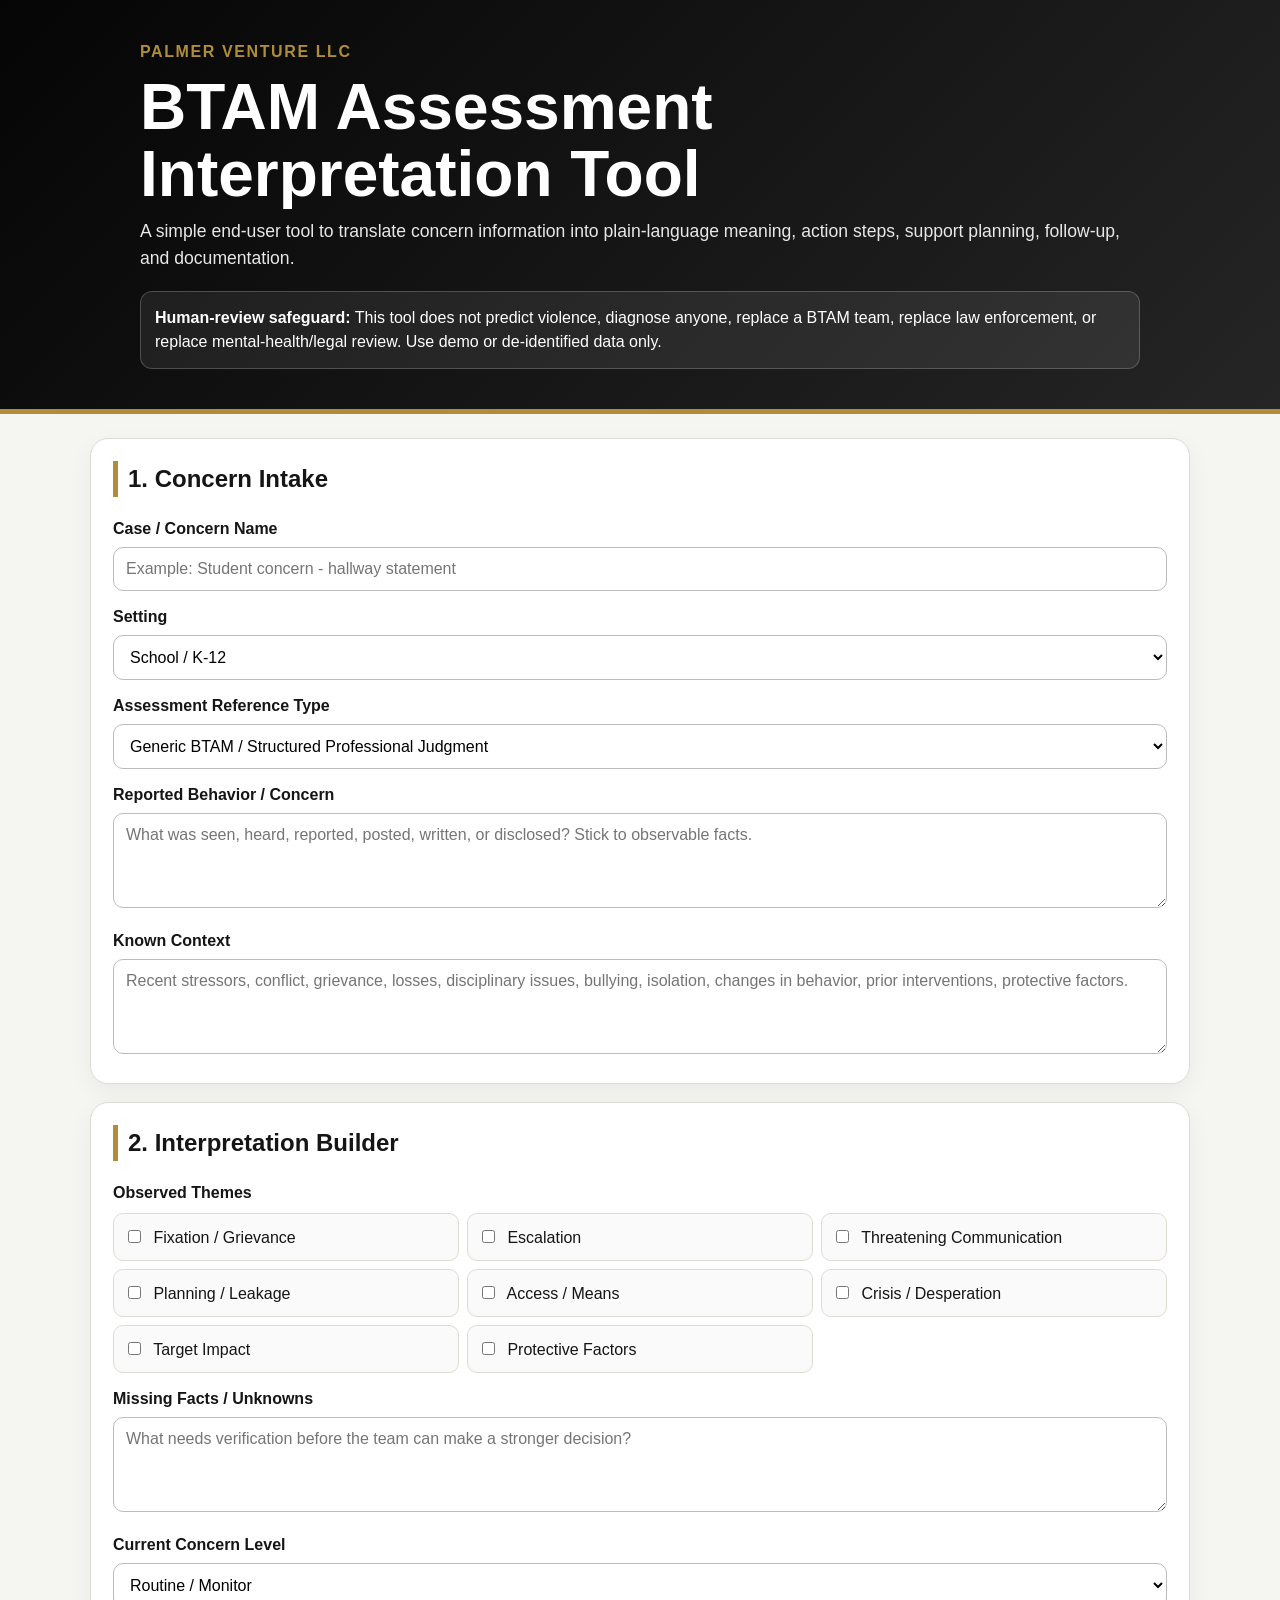
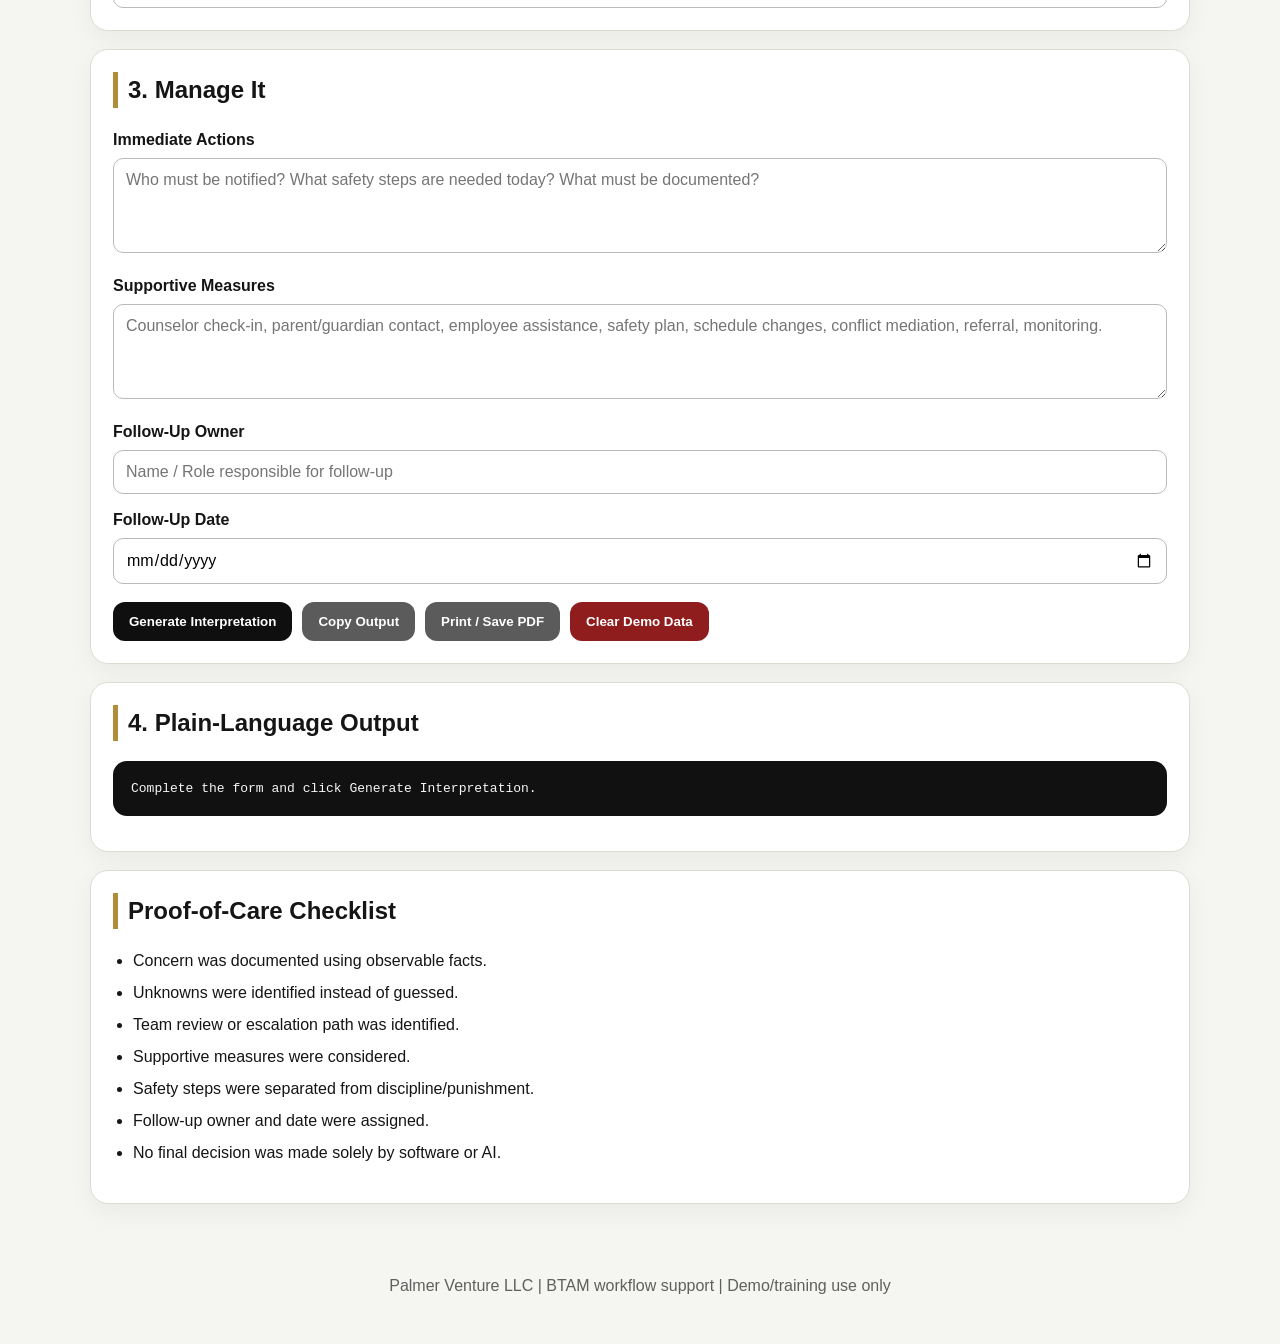
==== index.html @ 51dda4f5 "Add files via upload" ====
<!DOCTYPE html>
<html lang="en">
<head>
  <meta charset="UTF-8" />
  <meta name="viewport" content="width=device-width, initial-scale=1.0" />
  <title>BTAM Assessment Interpretation Tool | Palmer Venture LLC</title>
  <link rel="stylesheet" href="styles.css" />
</head>
<body>
  <header class="hero">
    <div class="badge">Palmer Venture LLC</div>
    <h1>BTAM Assessment Interpretation Tool</h1>
    <p class="subtitle">A simple end-user tool to translate concern information into plain-language meaning, action steps, support planning, follow-up, and documentation.</p>
    <div class="warning">
      <strong>Human-review safeguard:</strong> This tool does not predict violence, diagnose anyone, replace a BTAM team, replace law enforcement, or replace mental-health/legal review. Use demo or de-identified data only.
    </div>
  </header>

  <main class="container">
    <section class="card">
      <h2>1. Concern Intake</h2>
      <label for="caseName">Case / Concern Name</label>
      <input id="caseName" placeholder="Example: Student concern - hallway statement" />

      <label for="setting">Setting</label>
      <select id="setting">
        <option>School / K-12</option>
        <option>Higher Education</option>
        <option>Workplace</option>
        <option>Church / Nonprofit</option>
        <option>Community Safety</option>
      </select>

      <label for="toolType">Assessment Reference Type</label>
      <select id="toolType">
        <option>Generic BTAM / Structured Professional Judgment</option>
        <option>WAVR-21 style workplace/campus lens</option>
        <option>NaBITA / BIT style concern lens</option>
        <option>SIVRA-style student violence risk lens</option>
        <option>Domestic / relationship violence concern lens</option>
        <option>Stalking / harassment concern lens</option>
        <option>Self-harm / crisis support concern lens</option>
      </select>

      <label for="reportedBehavior">Reported Behavior / Concern</label>
      <textarea id="reportedBehavior" placeholder="What was seen, heard, reported, posted, written, or disclosed? Stick to observable facts."></textarea>

      <label for="context">Known Context</label>
      <textarea id="context" placeholder="Recent stressors, conflict, grievance, losses, disciplinary issues, bullying, isolation, changes in behavior, prior interventions, protective factors."></textarea>
    </section>

    <section class="card">
      <h2>2. Interpretation Builder</h2>
      <label>Observed Themes</label>
      <div class="checks" id="themes">
        <label><input type="checkbox" value="Fixation or repeated focus on a grievance/person/place" /> Fixation / Grievance</label>
        <label><input type="checkbox" value="Escalation in intensity, frequency, specificity, or disruption" /> Escalation</label>
        <label><input type="checkbox" value="Threatening communication or violent language" /> Threatening Communication</label>
        <label><input type="checkbox" value="Planning, preparation, research, rehearsal, or leakage" /> Planning / Leakage</label>
        <label><input type="checkbox" value="Access to means, weapons, location, target, or sensitive area" /> Access / Means</label>
        <label><input type="checkbox" value="Hopelessness, desperation, suicidal language, or crisis indicators" /> Crisis / Desperation</label>
        <label><input type="checkbox" value="Target vulnerability or fear from target/community" /> Target Impact</label>
        <label><input type="checkbox" value="Protective supports, willingness to accept help, family/school/community connection" /> Protective Factors</label>
      </div>

      <label for="missingFacts">Missing Facts / Unknowns</label>
      <textarea id="missingFacts" placeholder="What needs verification before the team can make a stronger decision?"></textarea>

      <label for="concernLevel">Current Concern Level</label>
      <select id="concernLevel">
        <option value="routine">Routine / Monitor</option>
        <option value="low">Low Concern</option>
        <option value="moderate">Moderate Concern</option>
        <option value="high">High Concern</option>
        <option value="critical">Critical / Immediate Safety Action</option>
      </select>
    </section>

    <section class="card">
      <h2>3. Manage It</h2>
      <label for="immediateActions">Immediate Actions</label>
      <textarea id="immediateActions" placeholder="Who must be notified? What safety steps are needed today? What must be documented?"></textarea>

      <label for="supportiveMeasures">Supportive Measures</label>
      <textarea id="supportiveMeasures" placeholder="Counselor check-in, parent/guardian contact, employee assistance, safety plan, schedule changes, conflict mediation, referral, monitoring."></textarea>

      <label for="owner">Follow-Up Owner</label>
      <input id="owner" placeholder="Name / Role responsible for follow-up" />

      <label for="dueDate">Follow-Up Date</label>
      <input id="dueDate" type="date" />

      <div class="button-row">
        <button onclick="generateInterpretation()">Generate Interpretation</button>
        <button class="secondary" onclick="copyOutput()">Copy Output</button>
        <button class="secondary" onclick="window.print()">Print / Save PDF</button>
        <button class="danger" onclick="clearForm()">Clear Demo Data</button>
      </div>
    </section>

    <section class="card output-card">
      <h2>4. Plain-Language Output</h2>
      <pre id="output">Complete the form and click Generate Interpretation.</pre>
    </section>

    <section class="card">
      <h2>Proof-of-Care Checklist</h2>
      <ul class="checklist">
        <li>Concern was documented using observable facts.</li>
        <li>Unknowns were identified instead of guessed.</li>
        <li>Team review or escalation path was identified.</li>
        <li>Supportive measures were considered.</li>
        <li>Safety steps were separated from discipline/punishment.</li>
        <li>Follow-up owner and date were assigned.</li>
        <li>No final decision was made solely by software or AI.</li>
      </ul>
    </section>
  </main>

  <footer>
    <p>Palmer Venture LLC | BTAM workflow support | Demo/training use only</p>
  </footer>

  <script src="app.js"></script>
</body>
</html>
---- styles.css ----
:root {
  --bg: #f5f5f2;
  --card: #ffffff;
  --text: #151515;
  --muted: #5f5f5f;
  --gold: #b08d3a;
  --dark: #0f0f0f;
  --line: #dedbd2;
  --danger: #8f1d1d;
}
* { box-sizing: border-box; }
body {
  margin: 0;
  font-family: Arial, Helvetica, sans-serif;
  color: var(--text);
  background: var(--bg);
  line-height: 1.5;
}
.hero {
  background: linear-gradient(135deg, #050505, #252525);
  color: white;
  padding: 40px 20px;
  border-bottom: 5px solid var(--gold);
}
.hero h1 { margin: 10px auto; max-width: 1000px; font-size: clamp(2rem, 5vw, 4rem); line-height: 1.05; }
.subtitle { max-width: 1000px; margin: 0 auto 20px; color: #e8e8e8; font-size: 1.1rem; }
.badge { max-width: 1000px; margin: 0 auto; color: var(--gold); text-transform: uppercase; letter-spacing: 0.1em; font-weight: 700; }
.warning { max-width: 1000px; margin: 20px auto 0; background: rgba(255,255,255,0.08); border: 1px solid rgba(255,255,255,0.2); padding: 14px; border-radius: 12px; }
.container { width: min(1100px, 94vw); margin: 24px auto; display: grid; gap: 18px; }
.card { background: var(--card); border: 1px solid var(--line); border-radius: 18px; padding: 22px; box-shadow: 0 8px 24px rgba(0,0,0,0.05); }
h2 { margin-top: 0; border-left: 5px solid var(--gold); padding-left: 10px; }
label { display: block; margin-top: 14px; font-weight: 700; }
input, select, textarea { width: 100%; margin-top: 6px; padding: 12px; border: 1px solid #bbb; border-radius: 10px; font-size: 1rem; font-family: inherit; background: #fff; }
textarea { min-height: 95px; resize: vertical; }
.checks { display: grid; grid-template-columns: repeat(auto-fit, minmax(260px, 1fr)); gap: 8px; margin-top: 8px; }
.checks label { margin-top: 0; font-weight: 500; border: 1px solid var(--line); padding: 10px; border-radius: 10px; background: #fafafa; }
.checks input { width: auto; margin-right: 8px; }
.button-row { display: flex; gap: 10px; flex-wrap: wrap; margin-top: 18px; }
button { background: var(--dark); color: white; border: none; border-radius: 12px; padding: 12px 16px; font-weight: 700; cursor: pointer; }
button:hover { opacity: 0.9; }
.secondary { background: #5b5b5b; }
.danger { background: var(--danger); }
.output-card pre { white-space: pre-wrap; background: #111; color: #f7f7f7; padding: 18px; border-radius: 14px; overflow-x: auto; }
.checklist { padding-left: 20px; }
.checklist li { margin: 8px 0; }
footer { text-align: center; color: var(--muted); padding: 30px 10px; }
@media print {
  .button-row, footer { display: none; }
  .hero { color: black; background: white; border-bottom: 2px solid #000; }
  .warning { color: black; border: 1px solid #000; }
  .output-card pre { color: black; background: white; border: 1px solid #000; }
}
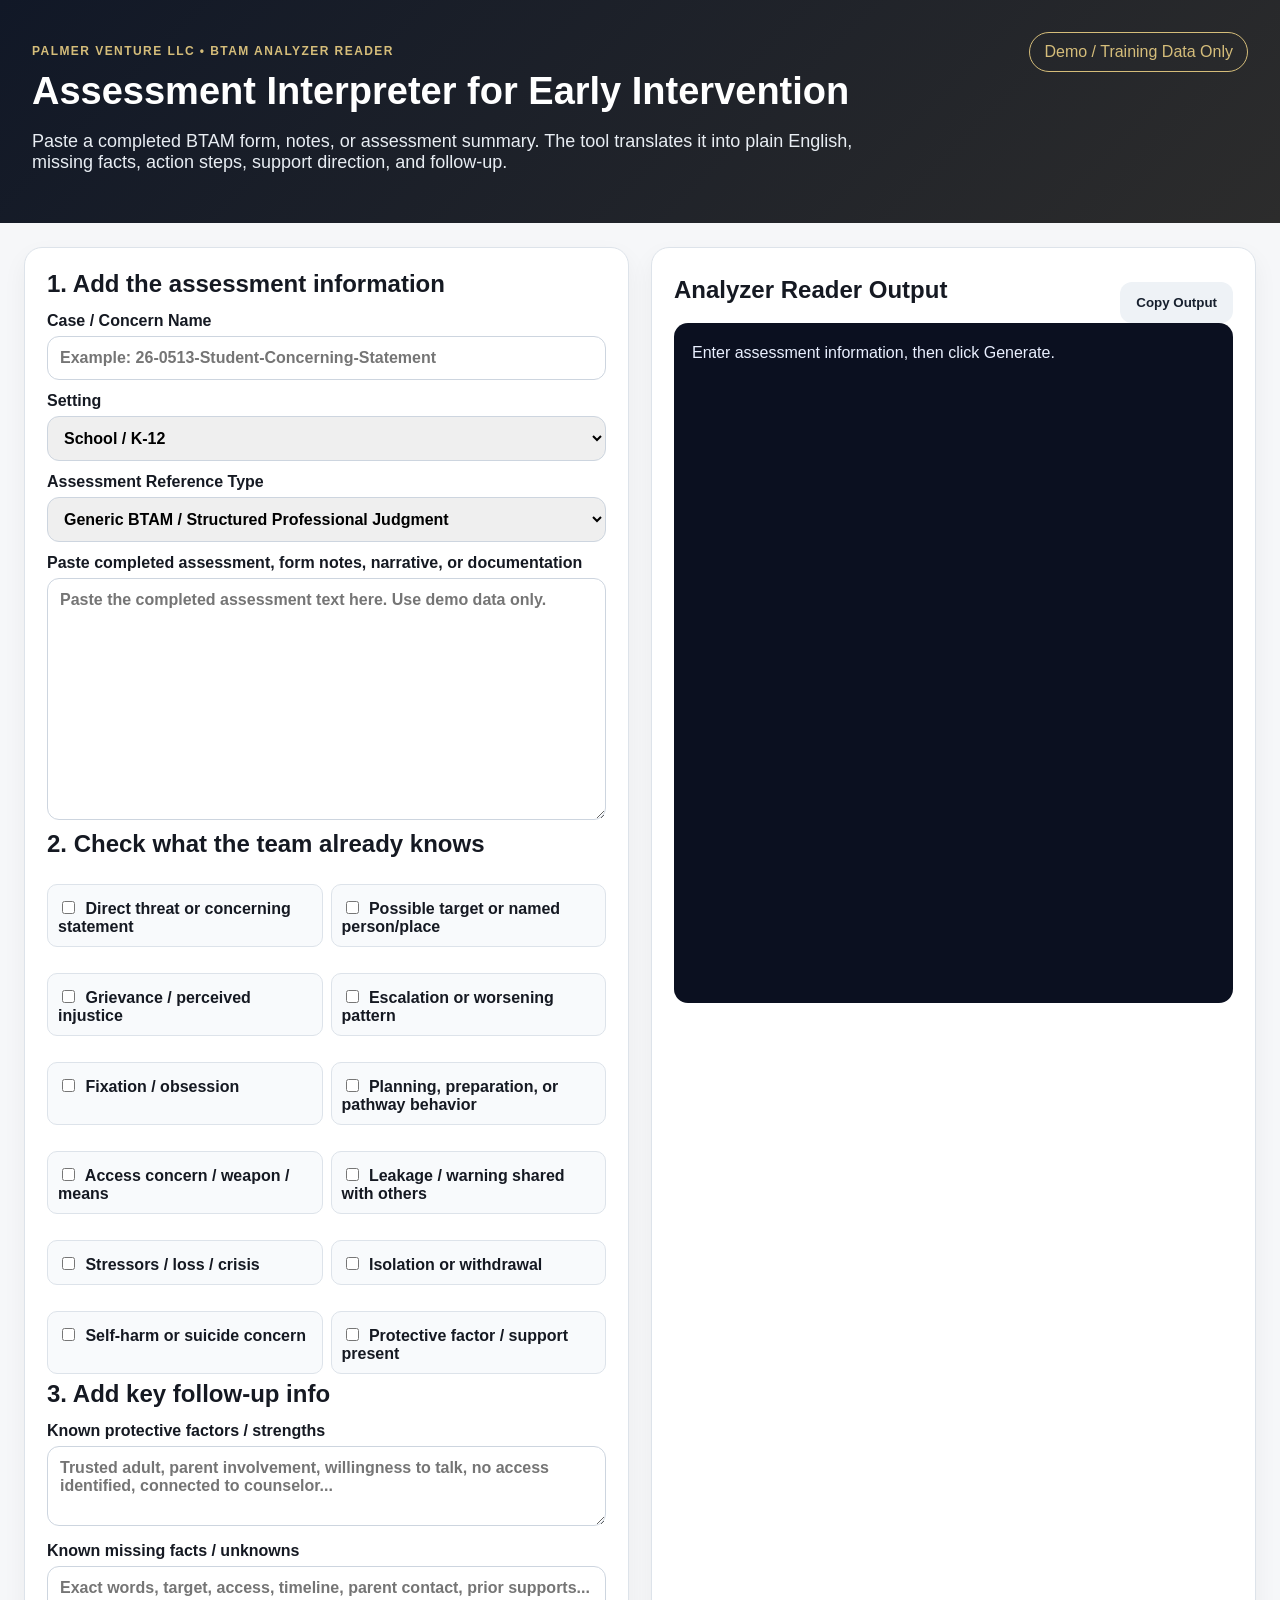
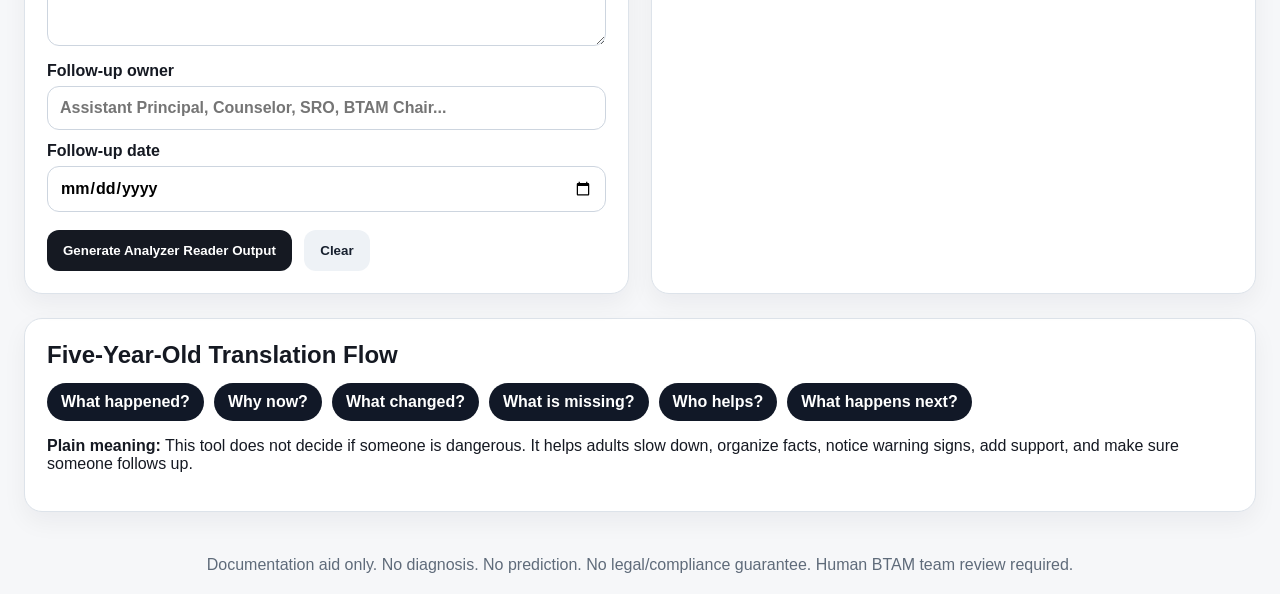
==== commit c7e5b40f: "Add files via upload" ====
--- a/index.html
+++ b/index.html
@@ -1,124 +1,81 @@
-<!DOCTYPE html>
+<!doctype html>
 <html lang="en">
 <head>
-  <meta charset="UTF-8" />
-  <meta name="viewport" content="width=device-width, initial-scale=1.0" />
-  <title>BTAM Assessment Interpretation Tool | Palmer Venture LLC</title>
+  <meta charset="utf-8" />
+  <meta name="viewport" content="width=device-width, initial-scale=1" />
+  <title>BTAM Analyzer Reader | Palmer Venture LLC</title>
   <link rel="stylesheet" href="styles.css" />
 </head>
 <body>
   <header class="hero">
-    <div class="badge">Palmer Venture LLC</div>
-    <h1>BTAM Assessment Interpretation Tool</h1>
-    <p class="subtitle">A simple end-user tool to translate concern information into plain-language meaning, action steps, support planning, follow-up, and documentation.</p>
-    <div class="warning">
-      <strong>Human-review safeguard:</strong> This tool does not predict violence, diagnose anyone, replace a BTAM team, replace law enforcement, or replace mental-health/legal review. Use demo or de-identified data only.
+    <div>
+      <p class="eyebrow">Palmer Venture LLC • BTAM Analyzer Reader</p>
+      <h1>Assessment Interpreter for Early Intervention</h1>
+      <p class="sub">Paste a completed BTAM form, notes, or assessment summary. The tool translates it into plain English, missing facts, action steps, support direction, and follow-up.</p>
     </div>
+    <div class="badge">Demo / Training Data Only</div>
   </header>
 
-  <main class="container">
-    <section class="card">
-      <h2>1. Concern Intake</h2>
-      <label for="caseName">Case / Concern Name</label>
-      <input id="caseName" placeholder="Example: Student concern - hallway statement" />
+  <main class="layout">
+    <section class="panel input-panel">
+      <h2>1. Add the assessment information</h2>
+      <label>Case / Concern Name <input id="caseName" placeholder="Example: 26-0513-Student-Concerning-Statement" /></label>
+      <label>Setting
+        <select id="setting">
+          <option>School / K-12</option>
+          <option>College / Campus</option>
+          <option>Workplace</option>
+          <option>Church / Nonprofit</option>
+          <option>Other</option>
+        </select>
+      </label>
+      <label>Assessment Reference Type
+        <select id="toolType">
+          <option>Generic BTAM / Structured Professional Judgment</option>
+          <option>NaBITA / School or Campus Concern</option>
+          <option>WAVR-21 Style Workplace/Campus Concern</option>
+          <option>SIVRA Style Student Violence Risk Concern</option>
+          <option>Threat Communication / CTAP Style</option>
+          <option>Domestic / Relationship Spillover Concern</option>
+          <option>Custom Local Form</option>
+        </select>
+      </label>
+      <label>Paste completed assessment, form notes, narrative, or documentation
+        <textarea id="assessmentText" rows="12" placeholder="Paste the completed assessment text here. Use demo data only."></textarea>
+      </label>
 
-      <label for="setting">Setting</label>
-      <select id="setting">
-        <option>School / K-12</option>
-        <option>Higher Education</option>
-        <option>Workplace</option>
-        <option>Church / Nonprofit</option>
-        <option>Community Safety</option>
-      </select>
+      <h2>2. Check what the team already knows</h2>
+      <div class="checks" id="themeChecks"></div>
 
-      <label for="toolType">Assessment Reference Type</label>
-      <select id="toolType">
-        <option>Generic BTAM / Structured Professional Judgment</option>
-        <option>WAVR-21 style workplace/campus lens</option>
-        <option>NaBITA / BIT style concern lens</option>
-        <option>SIVRA-style student violence risk lens</option>
-        <option>Domestic / relationship violence concern lens</option>
-        <option>Stalking / harassment concern lens</option>
-        <option>Self-harm / crisis support concern lens</option>
-      </select>
+      <h2>3. Add key follow-up info</h2>
+      <label>Known protective factors / strengths <textarea id="protective" rows="3" placeholder="Trusted adult, parent involvement, willingness to talk, no access identified, connected to counselor..."></textarea></label>
+      <label>Known missing facts / unknowns <textarea id="unknowns" rows="3" placeholder="Exact words, target, access, timeline, parent contact, prior supports..."></textarea></label>
+      <label>Follow-up owner <input id="owner" placeholder="Assistant Principal, Counselor, SRO, BTAM Chair..." /></label>
+      <label>Follow-up date <input id="date" type="date" /></label>
 
-      <label for="reportedBehavior">Reported Behavior / Concern</label>
-      <textarea id="reportedBehavior" placeholder="What was seen, heard, reported, posted, written, or disclosed? Stick to observable facts."></textarea>
-
-      <label for="context">Known Context</label>
-      <textarea id="context" placeholder="Recent stressors, conflict, grievance, losses, disciplinary issues, bullying, isolation, changes in behavior, prior interventions, protective factors."></textarea>
+      <button id="analyzeBtn">Generate Analyzer Reader Output</button>
+      <button id="clearBtn" class="secondary">Clear</button>
     </section>
 
-    <section class="card">
-      <h2>2. Interpretation Builder</h2>
-      <label>Observed Themes</label>
-      <div class="checks" id="themes">
-        <label><input type="checkbox" value="Fixation or repeated focus on a grievance/person/place" /> Fixation / Grievance</label>
-        <label><input type="checkbox" value="Escalation in intensity, frequency, specificity, or disruption" /> Escalation</label>
-        <label><input type="checkbox" value="Threatening communication or violent language" /> Threatening Communication</label>
-        <label><input type="checkbox" value="Planning, preparation, research, rehearsal, or leakage" /> Planning / Leakage</label>
-        <label><input type="checkbox" value="Access to means, weapons, location, target, or sensitive area" /> Access / Means</label>
-        <label><input type="checkbox" value="Hopelessness, desperation, suicidal language, or crisis indicators" /> Crisis / Desperation</label>
-        <label><input type="checkbox" value="Target vulnerability or fear from target/community" /> Target Impact</label>
-        <label><input type="checkbox" value="Protective supports, willingness to accept help, family/school/community connection" /> Protective Factors</label>
+    <section class="panel output-panel">
+      <div class="output-head">
+        <h2>Analyzer Reader Output</h2>
+        <button id="copyBtn" class="secondary">Copy Output</button>
       </div>
-
-      <label for="missingFacts">Missing Facts / Unknowns</label>
-      <textarea id="missingFacts" placeholder="What needs verification before the team can make a stronger decision?"></textarea>
-
-      <label for="concernLevel">Current Concern Level</label>
-      <select id="concernLevel">
-        <option value="routine">Routine / Monitor</option>
-        <option value="low">Low Concern</option>
-        <option value="moderate">Moderate Concern</option>
-        <option value="high">High Concern</option>
-        <option value="critical">Critical / Immediate Safety Action</option>
-      </select>
-    </section>
-
-    <section class="card">
-      <h2>3. Manage It</h2>
-      <label for="immediateActions">Immediate Actions</label>
-      <textarea id="immediateActions" placeholder="Who must be notified? What safety steps are needed today? What must be documented?"></textarea>
-
-      <label for="supportiveMeasures">Supportive Measures</label>
-      <textarea id="supportiveMeasures" placeholder="Counselor check-in, parent/guardian contact, employee assistance, safety plan, schedule changes, conflict mediation, referral, monitoring."></textarea>
-
-      <label for="owner">Follow-Up Owner</label>
-      <input id="owner" placeholder="Name / Role responsible for follow-up" />
-
-      <label for="dueDate">Follow-Up Date</label>
-      <input id="dueDate" type="date" />
-
-      <div class="button-row">
-        <button onclick="generateInterpretation()">Generate Interpretation</button>
-        <button class="secondary" onclick="copyOutput()">Copy Output</button>
-        <button class="secondary" onclick="window.print()">Print / Save PDF</button>
-        <button class="danger" onclick="clearForm()">Clear Demo Data</button>
-      </div>
-    </section>
-
-    <section class="card output-card">
-      <h2>4. Plain-Language Output</h2>
-      <pre id="output">Complete the form and click Generate Interpretation.</pre>
-    </section>
-
-    <section class="card">
-      <h2>Proof-of-Care Checklist</h2>
-      <ul class="checklist">
-        <li>Concern was documented using observable facts.</li>
-        <li>Unknowns were identified instead of guessed.</li>
-        <li>Team review or escalation path was identified.</li>
-        <li>Supportive measures were considered.</li>
-        <li>Safety steps were separated from discipline/punishment.</li>
-        <li>Follow-up owner and date were assigned.</li>
-        <li>No final decision was made solely by software or AI.</li>
-      </ul>
+      <div id="output" class="output-box">Enter assessment information, then click Generate.</div>
     </section>
   </main>
 
+  <section class="guide panel">
+    <h2>Five-Year-Old Translation Flow</h2>
+    <div class="flow">
+      <span>What happened?</span><span>Why now?</span><span>What changed?</span><span>What is missing?</span><span>Who helps?</span><span>What happens next?</span>
+    </div>
+    <p><strong>Plain meaning:</strong> This tool does not decide if someone is dangerous. It helps adults slow down, organize facts, notice warning signs, add support, and make sure someone follows up.</p>
+  </section>
+
   <footer>
-    <p>Palmer Venture LLC | BTAM workflow support | Demo/training use only</p>
+    Documentation aid only. No diagnosis. No prediction. No legal/compliance guarantee. Human BTAM team review required.
   </footer>
 
   <script src="app.js"></script>
--- a/styles.css
+++ b/styles.css
@@ -1,52 +1 @@
-:root {
-  --bg: #f5f5f2;
-  --card: #ffffff;
-  --text: #151515;
-  --muted: #5f5f5f;
-  --gold: #b08d3a;
-  --dark: #0f0f0f;
-  --line: #dedbd2;
-  --danger: #8f1d1d;
-}
-* { box-sizing: border-box; }
-body {
-  margin: 0;
-  font-family: Arial, Helvetica, sans-serif;
-  color: var(--text);
-  background: var(--bg);
-  line-height: 1.5;
-}
-.hero {
-  background: linear-gradient(135deg, #050505, #252525);
-  color: white;
-  padding: 40px 20px;
-  border-bottom: 5px solid var(--gold);
-}
-.hero h1 { margin: 10px auto; max-width: 1000px; font-size: clamp(2rem, 5vw, 4rem); line-height: 1.05; }
-.subtitle { max-width: 1000px; margin: 0 auto 20px; color: #e8e8e8; font-size: 1.1rem; }
-.badge { max-width: 1000px; margin: 0 auto; color: var(--gold); text-transform: uppercase; letter-spacing: 0.1em; font-weight: 700; }
-.warning { max-width: 1000px; margin: 20px auto 0; background: rgba(255,255,255,0.08); border: 1px solid rgba(255,255,255,0.2); padding: 14px; border-radius: 12px; }
-.container { width: min(1100px, 94vw); margin: 24px auto; display: grid; gap: 18px; }
-.card { background: var(--card); border: 1px solid var(--line); border-radius: 18px; padding: 22px; box-shadow: 0 8px 24px rgba(0,0,0,0.05); }
-h2 { margin-top: 0; border-left: 5px solid var(--gold); padding-left: 10px; }
-label { display: block; margin-top: 14px; font-weight: 700; }
-input, select, textarea { width: 100%; margin-top: 6px; padding: 12px; border: 1px solid #bbb; border-radius: 10px; font-size: 1rem; font-family: inherit; background: #fff; }
-textarea { min-height: 95px; resize: vertical; }
-.checks { display: grid; grid-template-columns: repeat(auto-fit, minmax(260px, 1fr)); gap: 8px; margin-top: 8px; }
-.checks label { margin-top: 0; font-weight: 500; border: 1px solid var(--line); padding: 10px; border-radius: 10px; background: #fafafa; }
-.checks input { width: auto; margin-right: 8px; }
-.button-row { display: flex; gap: 10px; flex-wrap: wrap; margin-top: 18px; }
-button { background: var(--dark); color: white; border: none; border-radius: 12px; padding: 12px 16px; font-weight: 700; cursor: pointer; }
-button:hover { opacity: 0.9; }
-.secondary { background: #5b5b5b; }
-.danger { background: var(--danger); }
-.output-card pre { white-space: pre-wrap; background: #111; color: #f7f7f7; padding: 18px; border-radius: 14px; overflow-x: auto; }
-.checklist { padding-left: 20px; }
-.checklist li { margin: 8px 0; }
-footer { text-align: center; color: var(--muted); padding: 30px 10px; }
-@media print {
-  .button-row, footer { display: none; }
-  .hero { color: black; background: white; border-bottom: 2px solid #000; }
-  .warning { color: black; border: 1px solid #000; }
-  .output-card pre { color: black; background: white; border: 1px solid #000; }
-}
+:root{--bg:#f6f7f9;--panel:#fff;--ink:#151922;--muted:#5f6b7a;--gold:#b49352;--line:#dde3ea;--danger:#8f1f1f}*{box-sizing:border-box}body{margin:0;background:var(--bg);font-family:Inter,Arial,sans-serif;color:var(--ink)}.hero{padding:32px;display:flex;gap:24px;justify-content:space-between;align-items:flex-start;background:linear-gradient(135deg,#111827,#2c2c2c);color:white}.eyebrow{text-transform:uppercase;letter-spacing:.12em;color:#d5bd7a;font-weight:700;font-size:12px}.hero h1{font-size:38px;margin:6px 0}.sub{max-width:850px;color:#e8edf3;font-size:18px}.badge{border:1px solid #d5bd7a;color:#d5bd7a;border-radius:999px;padding:10px 14px;white-space:nowrap}.layout{display:grid;grid-template-columns:1fr 1fr;gap:22px;padding:24px}.panel{background:var(--panel);border:1px solid var(--line);border-radius:18px;padding:22px;box-shadow:0 10px 24px rgba(16,24,40,.05)}h2{margin:0 0 14px}label{display:block;font-weight:700;margin:12px 0 6px}input,select,textarea{width:100%;padding:12px;border:1px solid #cdd5df;border-radius:12px;font:inherit;margin-top:6px}textarea{resize:vertical}.checks{display:grid;grid-template-columns:1fr 1fr;gap:8px}.check{font-weight:600;background:#f8fafc;border:1px solid var(--line);border-radius:10px;padding:10px}.check input{width:auto;margin-right:6px}button{border:0;background:#151922;color:white;border-radius:12px;padding:13px 16px;font-weight:800;margin-top:12px;cursor:pointer}button.secondary{background:#eef2f6;color:#17202e;margin-left:8px}.output-head{display:flex;justify-content:space-between;gap:12px;align-items:center}.output-box{white-space:pre-wrap;background:#0b1020;color:#eaf0ff;border-radius:14px;padding:18px;min-height:680px;line-height:1.45}.guide{margin:0 24px 24px}.flow{display:flex;flex-wrap:wrap;gap:10px}.flow span{background:#111827;color:#fff;border-radius:999px;padding:10px 14px;font-weight:800}footer{text-align:center;color:var(--muted);padding:20px}@media(max-width:900px){.layout{grid-template-columns:1fr}.hero{display:block}.checks{grid-template-columns:1fr}.output-box{min-height:420px}}
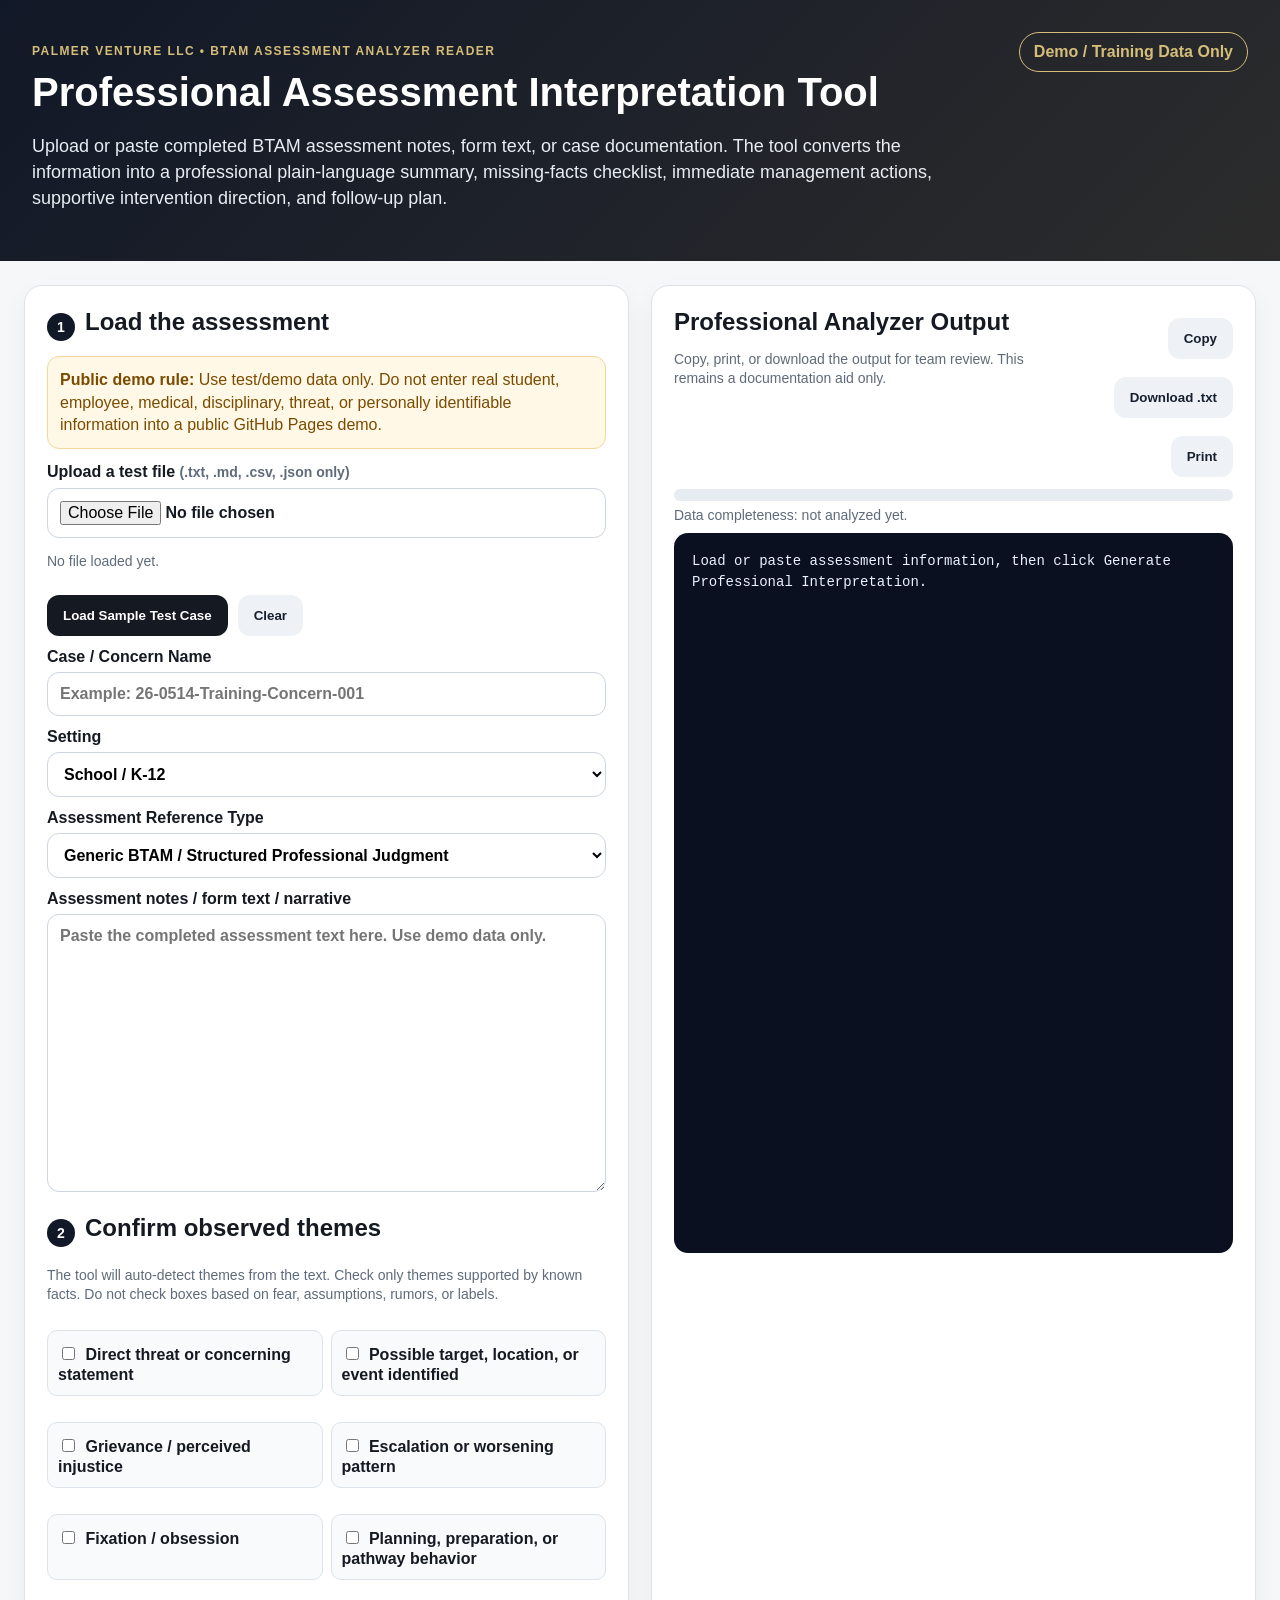
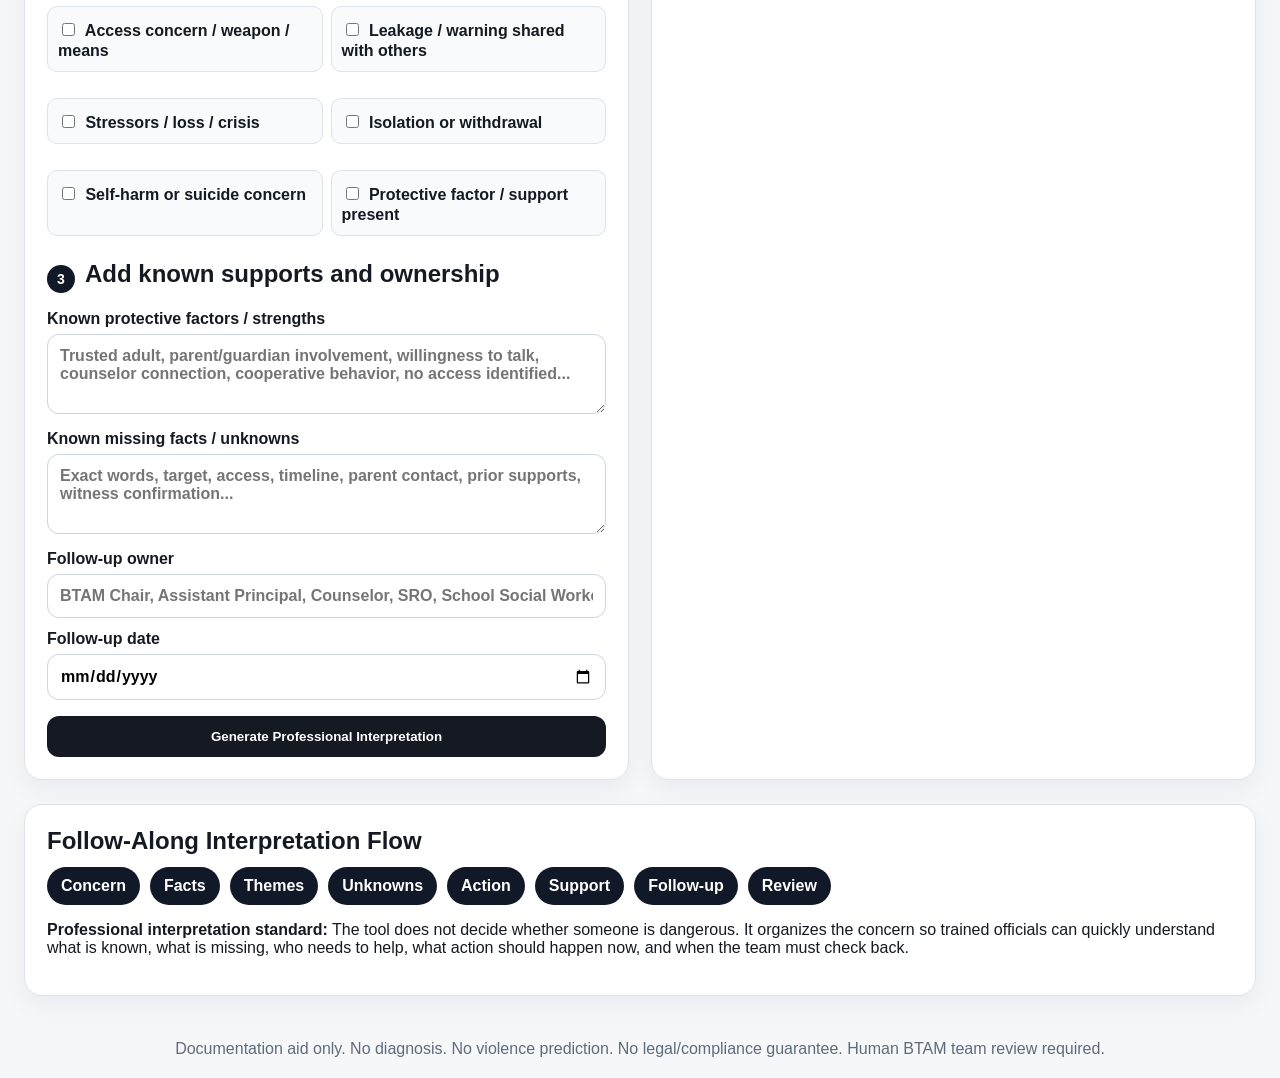
==== commit 23181d76: "Add files via upload" ====
--- a/index.html
+++ b/index.html
@@ -3,23 +3,42 @@
 <head>
   <meta charset="utf-8" />
   <meta name="viewport" content="width=device-width, initial-scale=1" />
-  <title>BTAM Analyzer Reader | Palmer Venture LLC</title>
+  <title>BTAM Assessment Analyzer Reader | Palmer Venture LLC</title>
   <link rel="stylesheet" href="styles.css" />
 </head>
 <body>
   <header class="hero">
     <div>
-      <p class="eyebrow">Palmer Venture LLC • BTAM Analyzer Reader</p>
-      <h1>Assessment Interpreter for Early Intervention</h1>
-      <p class="sub">Paste a completed BTAM form, notes, or assessment summary. The tool translates it into plain English, missing facts, action steps, support direction, and follow-up.</p>
+      <p class="eyebrow">Palmer Venture LLC • BTAM Assessment Analyzer Reader</p>
+      <h1>Professional Assessment Interpretation Tool</h1>
+      <p class="sub">Upload or paste completed BTAM assessment notes, form text, or case documentation. The tool converts the information into a professional plain-language summary, missing-facts checklist, immediate management actions, supportive intervention direction, and follow-up plan.</p>
     </div>
     <div class="badge">Demo / Training Data Only</div>
   </header>
 
   <main class="layout">
     <section class="panel input-panel">
-      <h2>1. Add the assessment information</h2>
-      <label>Case / Concern Name <input id="caseName" placeholder="Example: 26-0513-Student-Concerning-Statement" /></label>
+      <div class="section-title">
+        <span class="step">1</span>
+        <h2>Load the assessment</h2>
+      </div>
+      <div class="notice warning">
+        <strong>Public demo rule:</strong> Use test/demo data only. Do not enter real student, employee, medical, disciplinary, threat, or personally identifiable information into a public GitHub Pages demo.
+      </div>
+
+      <label>Upload a test file <span class="hint">(.txt, .md, .csv, .json only)</span>
+        <input id="fileInput" type="file" accept=".txt,.md,.csv,.json,text/plain,text/markdown,application/json,text/csv" />
+      </label>
+      <p id="fileStatus" class="file-status">No file loaded yet.</p>
+
+      <div class="button-row">
+        <button id="demoBtn" type="button">Load Sample Test Case</button>
+        <button id="clearBtn" type="button" class="secondary">Clear</button>
+      </div>
+
+      <label>Case / Concern Name
+        <input id="caseName" placeholder="Example: 26-0514-Training-Concern-001" />
+      </label>
       <label>Setting
         <select id="setting">
           <option>School / K-12</option>
@@ -40,42 +59,65 @@
           <option>Custom Local Form</option>
         </select>
       </label>
-      <label>Paste completed assessment, form notes, narrative, or documentation
-        <textarea id="assessmentText" rows="12" placeholder="Paste the completed assessment text here. Use demo data only."></textarea>
+      <label>Assessment notes / form text / narrative
+        <textarea id="assessmentText" rows="14" placeholder="Paste the completed assessment text here. Use demo data only."></textarea>
       </label>
 
-      <h2>2. Check what the team already knows</h2>
+      <div class="section-title">
+        <span class="step">2</span>
+        <h2>Confirm observed themes</h2>
+      </div>
+      <p class="helper">The tool will auto-detect themes from the text. Check only themes supported by known facts. Do not check boxes based on fear, assumptions, rumors, or labels.</p>
       <div class="checks" id="themeChecks"></div>
 
-      <h2>3. Add key follow-up info</h2>
-      <label>Known protective factors / strengths <textarea id="protective" rows="3" placeholder="Trusted adult, parent involvement, willingness to talk, no access identified, connected to counselor..."></textarea></label>
-      <label>Known missing facts / unknowns <textarea id="unknowns" rows="3" placeholder="Exact words, target, access, timeline, parent contact, prior supports..."></textarea></label>
-      <label>Follow-up owner <input id="owner" placeholder="Assistant Principal, Counselor, SRO, BTAM Chair..." /></label>
-      <label>Follow-up date <input id="date" type="date" /></label>
+      <div class="section-title">
+        <span class="step">3</span>
+        <h2>Add known supports and ownership</h2>
+      </div>
+      <label>Known protective factors / strengths
+        <textarea id="protective" rows="3" placeholder="Trusted adult, parent/guardian involvement, willingness to talk, counselor connection, cooperative behavior, no access identified..."></textarea>
+      </label>
+      <label>Known missing facts / unknowns
+        <textarea id="unknowns" rows="3" placeholder="Exact words, target, access, timeline, parent contact, prior supports, witness confirmation..."></textarea>
+      </label>
+      <label>Follow-up owner
+        <input id="owner" placeholder="BTAM Chair, Assistant Principal, Counselor, SRO, School Social Worker..." />
+      </label>
+      <label>Follow-up date
+        <input id="date" type="date" />
+      </label>
 
-      <button id="analyzeBtn">Generate Analyzer Reader Output</button>
-      <button id="clearBtn" class="secondary">Clear</button>
+      <button id="analyzeBtn" type="button" class="primary wide">Generate Professional Interpretation</button>
     </section>
 
     <section class="panel output-panel">
       <div class="output-head">
-        <h2>Analyzer Reader Output</h2>
-        <button id="copyBtn" class="secondary">Copy Output</button>
+        <div>
+          <h2>Professional Analyzer Output</h2>
+          <p class="helper">Copy, print, or download the output for team review. This remains a documentation aid only.</p>
+        </div>
+        <div class="mini-actions">
+          <button id="copyBtn" type="button" class="secondary">Copy</button>
+          <button id="downloadBtn" type="button" class="secondary">Download .txt</button>
+          <button id="printBtn" type="button" class="secondary">Print</button>
+        </div>
       </div>
-      <div id="output" class="output-box">Enter assessment information, then click Generate.</div>
+      <div id="qualityBar" class="quality-bar" aria-label="Data quality score"><span style="width:0%"></span></div>
+      <div id="qualityLabel" class="quality-label">Data completeness: not analyzed yet.</div>
+      <div id="output" class="output-box">Load or paste assessment information, then click Generate Professional Interpretation.</div>
     </section>
   </main>
 
   <section class="guide panel">
-    <h2>Five-Year-Old Translation Flow</h2>
+    <h2>Follow-Along Interpretation Flow</h2>
     <div class="flow">
-      <span>What happened?</span><span>Why now?</span><span>What changed?</span><span>What is missing?</span><span>Who helps?</span><span>What happens next?</span>
+      <span>Concern</span><span>Facts</span><span>Themes</span><span>Unknowns</span><span>Action</span><span>Support</span><span>Follow-up</span><span>Review</span>
     </div>
-    <p><strong>Plain meaning:</strong> This tool does not decide if someone is dangerous. It helps adults slow down, organize facts, notice warning signs, add support, and make sure someone follows up.</p>
+    <p><strong>Professional interpretation standard:</strong> The tool does not decide whether someone is dangerous. It organizes the concern so trained officials can quickly understand what is known, what is missing, who needs to help, what action should happen now, and when the team must check back.</p>
   </section>
 
   <footer>
-    Documentation aid only. No diagnosis. No prediction. No legal/compliance guarantee. Human BTAM team review required.
+    Documentation aid only. No diagnosis. No violence prediction. No legal/compliance guarantee. Human BTAM team review required.
   </footer>
 
   <script src="app.js"></script>
--- a/styles.css
+++ b/styles.css
@@ -1 +1,21 @@
-:root{--bg:#f6f7f9;--panel:#fff;--ink:#151922;--muted:#5f6b7a;--gold:#b49352;--line:#dde3ea;--danger:#8f1f1f}*{box-sizing:border-box}body{margin:0;background:var(--bg);font-family:Inter,Arial,sans-serif;color:var(--ink)}.hero{padding:32px;display:flex;gap:24px;justify-content:space-between;align-items:flex-start;background:linear-gradient(135deg,#111827,#2c2c2c);color:white}.eyebrow{text-transform:uppercase;letter-spacing:.12em;color:#d5bd7a;font-weight:700;font-size:12px}.hero h1{font-size:38px;margin:6px 0}.sub{max-width:850px;color:#e8edf3;font-size:18px}.badge{border:1px solid #d5bd7a;color:#d5bd7a;border-radius:999px;padding:10px 14px;white-space:nowrap}.layout{display:grid;grid-template-columns:1fr 1fr;gap:22px;padding:24px}.panel{background:var(--panel);border:1px solid var(--line);border-radius:18px;padding:22px;box-shadow:0 10px 24px rgba(16,24,40,.05)}h2{margin:0 0 14px}label{display:block;font-weight:700;margin:12px 0 6px}input,select,textarea{width:100%;padding:12px;border:1px solid #cdd5df;border-radius:12px;font:inherit;margin-top:6px}textarea{resize:vertical}.checks{display:grid;grid-template-columns:1fr 1fr;gap:8px}.check{font-weight:600;background:#f8fafc;border:1px solid var(--line);border-radius:10px;padding:10px}.check input{width:auto;margin-right:6px}button{border:0;background:#151922;color:white;border-radius:12px;padding:13px 16px;font-weight:800;margin-top:12px;cursor:pointer}button.secondary{background:#eef2f6;color:#17202e;margin-left:8px}.output-head{display:flex;justify-content:space-between;gap:12px;align-items:center}.output-box{white-space:pre-wrap;background:#0b1020;color:#eaf0ff;border-radius:14px;padding:18px;min-height:680px;line-height:1.45}.guide{margin:0 24px 24px}.flow{display:flex;flex-wrap:wrap;gap:10px}.flow span{background:#111827;color:#fff;border-radius:999px;padding:10px 14px;font-weight:800}footer{text-align:center;color:var(--muted);padding:20px}@media(max-width:900px){.layout{grid-template-columns:1fr}.hero{display:block}.checks{grid-template-columns:1fr}.output-box{min-height:420px}}
+:root{
+  --bg:#f6f7f9;
+  --panel:#ffffff;
+  --ink:#151922;
+  --muted:#5f6b7a;
+  --gold:#b49352;
+  --line:#dde3ea;
+  --navy:#111827;
+  --soft:#f8fafc;
+  --danger:#8f1f1f;
+  --warn:#7a4b00;
+  --warnBg:#fff8e6;
+}
+*{box-sizing:border-box}
+body{margin:0;background:var(--bg);font-family:Inter,Arial,sans-serif;color:var(--ink)}
+.hero{padding:32px;display:flex;gap:24px;justify-content:space-between;align-items:flex-start;background:linear-gradient(135deg,#111827,#2c2c2c);color:white}
+.eyebrow{text-transform:uppercase;letter-spacing:.12em;color:#d5bd7a;font-weight:800;font-size:12px}
+.hero h1{font-size:40px;margin:8px 0}.sub{max-width:920px;color:#e8edf3;font-size:18px;line-height:1.45}.badge{border:1px solid #d5bd7a;color:#d5bd7a;border-radius:999px;padding:10px 14px;white-space:nowrap;font-weight:800}
+.layout{display:grid;grid-template-columns:1fr 1fr;gap:22px;padding:24px}.panel{background:var(--panel);border:1px solid var(--line);border-radius:18px;padding:22px;box-shadow:0 10px 24px rgba(16,24,40,.05)}
+h2{margin:0 0 10px}.section-title{display:flex;align-items:center;gap:10px;margin:18px 0 10px}.section-title:first-child{margin-top:0}.step{display:inline-grid;place-items:center;width:28px;height:28px;background:var(--navy);color:white;border-radius:50%;font-weight:900;font-size:14px}.helper,.hint,.file-status{color:var(--muted);font-size:14px;line-height:1.35}.notice{border-radius:12px;padding:12px;margin:10px 0 14px;line-height:1.4}.warning{background:var(--warnBg);border:1px solid #f1d899;color:var(--warn)}
+label{display:block;font-weight:800;margin:12px 0 6px}input,select,textarea{width:100%;padding:12px;border:1px solid #cdd5df;border-radius:12px;font:inherit;margin-top:6px;background:white}textarea{resize:vertical}.checks{display:grid;grid-template-columns:1fr 1fr;gap:8px}.check{font-weight:700;background:#f8fafc;border:1px solid var(--line);border-radius:10px;padding:10px;line-height:1.25}.check input{width:auto;margin-right:6px}.button-row{display:flex;gap:10px;flex-wrap:wrap}button{border:0;background:#151922;color:white;border-radius:12px;padding:13px 16px;font-weight:900;margin-top:10px;cursor:pointer}button.secondary{background:#eef2f6;color:#17202e}button.primary{background:#151922;color:#fff}.wide{width:100%}.output-head{display:flex;justify-content:space-between;gap:12px;align-items:flex-start}.mini-actions{display:flex;gap:8px;flex-wrap:wrap;justify-content:flex-end}.output-box{white-space:pre-wrap;background:#0b1020;color:#eaf0ff;border-radius:14px;padding:18px;min-height:720px;line-height:1.47;font-family:ui-monospace,SFMono-Regular,Menlo,Consolas,monospace;font-size:14px}.quality-bar{height:12px;border-radius:999px;background:#e7ecf2;overflow:hidden;margin:12px 0 6px}.quality-bar span{display:block;height:100%;background:linear-gradient(90deg,#8f1f1f,#b49352,#26734d);transition:width .25s ease}.quality-label{color:var(--muted);font-size:14px;margin-bottom:10px}.guide{margin:0 24px 24px}.flow{display:flex;flex-wrap:wrap;gap:10px;margin:12px 0}.flow span{background:#111827;color:#fff;border-radius:999px;padding:10px 14px;font-weight:900}footer{text-align:center;color:var(--muted);padding:20px}@media(max-width:980px){.layout{grid-template-columns:1fr}.hero{display:block}.checks{grid-template-columns:1fr}.output-box{min-height:420px}.mini-actions{justify-content:flex-start}.output-head{display:block}}
